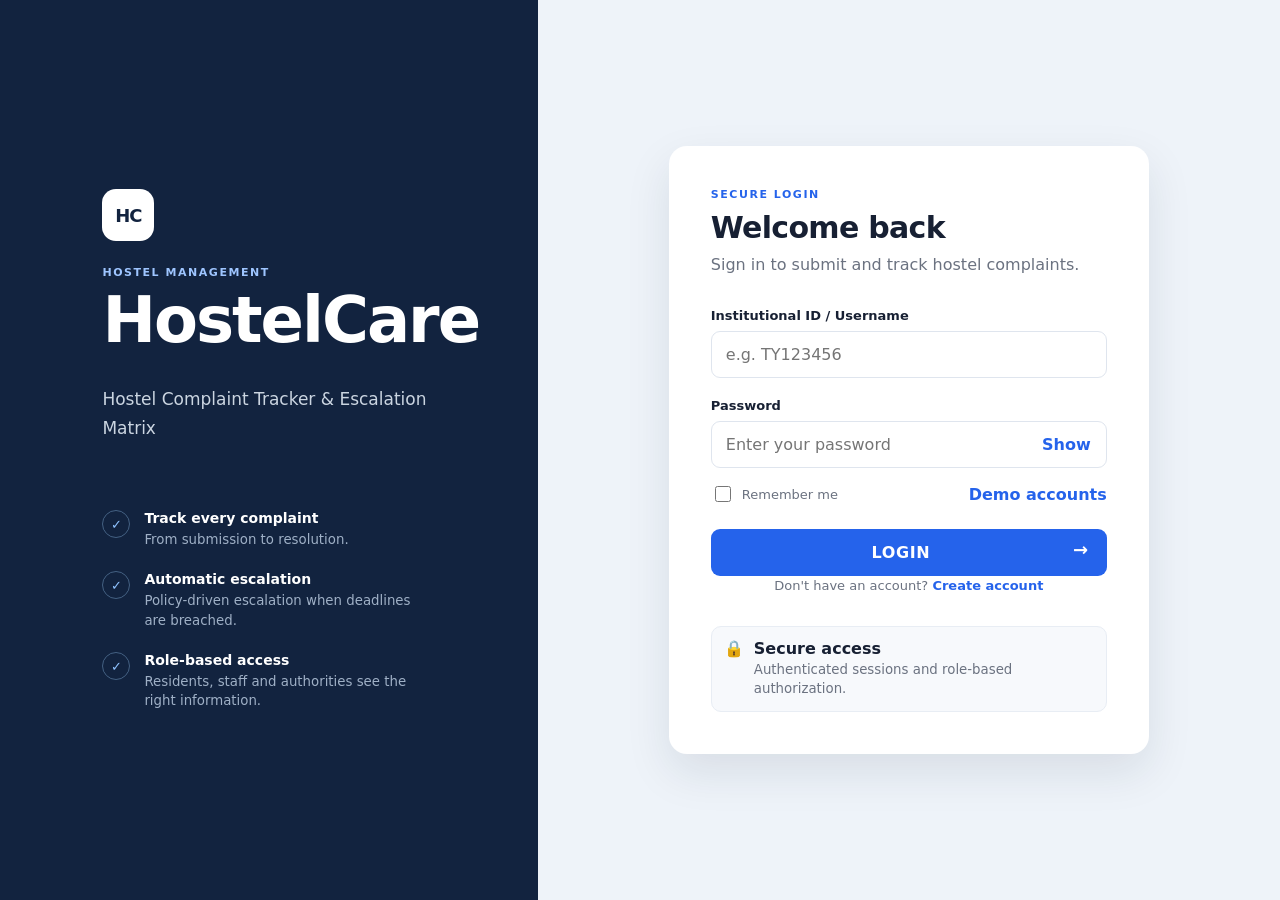
==== index.html @ 791bfedd "Add files via upload" ====
<!DOCTYPE html>
<html lang="en">
<head>
<meta charset="UTF-8">
<meta name="viewport" content="width=device-width, initial-scale=1.0">
<title>HostelCare | Login</title>
<link rel="stylesheet" href="styles.css">
</head>
<body class="auth-page">
<main class="auth-shell">
  <section class="brand-panel">
    <div class="brand-mark">HC</div>
    <p class="eyebrow">HOSTEL MANAGEMENT</p>
    <h1>HostelCare</h1>
    <p class="brand-copy">Hostel Complaint Tracker &amp; Escalation Matrix</p>
    <div class="feature-list">
      <div><span>✓</span><div><strong>Track every complaint</strong><small>From submission to resolution.</small></div></div>
      <div><span>✓</span><div><strong>Automatic escalation</strong><small>Policy-driven escalation when deadlines are breached.</small></div></div>
      <div><span>✓</span><div><strong>Role-based access</strong><small>Residents, staff and authorities see the right information.</small></div></div>
    </div>
  </section>
  <section class="auth-card-wrap">
    <form class="auth-card" id="loginForm">
      <div class="mobile-brand"><div class="brand-mark">HC</div><strong>HostelCare</strong></div>
      <p class="eyebrow">SECURE LOGIN</p>
      <h2>Welcome back</h2>
      <p class="muted">Sign in to submit and track hostel complaints.</p>
      <label for="loginId">Institutional ID / Username</label>
      <input id="loginId" name="loginId" type="text" placeholder="e.g. TY123456" autocomplete="username" required>
      <div class="field-error" id="loginIdError"></div>
      <label for="loginPassword">Password</label>
      <div class="password-field">
        <input id="loginPassword" name="password" type="password" placeholder="Enter your password" autocomplete="current-password" required>
        <button type="button" class="password-toggle" data-target="loginPassword" aria-label="Show password">Show</button>
      </div>
      <div class="field-error" id="loginPasswordError"></div>
      <div class="form-row">
        <label class="check-label"><input type="checkbox" id="remember"> <span>Remember me</span></label>
        <a href="#" class="text-link" id="demoLink">Demo accounts</a>
      </div>
      <button class="primary-btn" type="submit">LOGIN <span>→</span></button>
      <p class="center muted">Don't have an account? <a class="text-link" href="signup.html">Create account</a></p>
      <div class="security-note"><span>🔒</span><div><strong>Secure access</strong><small>Authenticated sessions and role-based authorization.</small></div></div>
    </form>
  </section>
</main>
<script src="js/api.js"></script>
<script src="js/ui.js"></script>
<script>
document.addEventListener("DOMContentLoaded", () => {
  const existing = HC.getSession();
  if (existing) window.location.href = HCUI.dashboardFor(existing.role);

  document.querySelectorAll(".password-toggle").forEach(btn => {
    btn.addEventListener("click", () => {
      const input = document.getElementById(btn.dataset.target);
      const isText = input.type === "text";
      input.type = isText ? "password" : "text";
      btn.textContent = isText ? "Show" : "Hide";
    });
  });

  document.getElementById("loginForm").addEventListener("submit", (e) => {
    e.preventDefault();
    const id = document.getElementById("loginId").value.trim();
    const pw = document.getElementById("loginPassword").value;
    document.getElementById("loginIdError").textContent = id ? "" : "Please enter your institutional ID.";
    document.getElementById("loginPasswordError").textContent = pw ? "" : "Please enter your password.";
    if (!id || !pw) return;
    const result = HC.AUTH_LOGIN(id, pw);
    if (!result.ok) {
      document.getElementById("loginPasswordError").textContent = result.message;
      return;
    }
    window.location.href = HCUI.dashboardFor(result.session.role);
  });

  document.getElementById("demoLink").addEventListener("click", (e) => {
    e.preventDefault();
    HCUI.openModal("Demo accounts", `
      <p class="small-muted" style="margin-bottom:12px">Every account uses these seeded credentials. Click a row's ID to autofill it.</p>
      <table class="hc-table"><thead><tr><th>Role</th><th>Institutional ID</th><th>Password</th></tr></thead><tbody>
        <tr data-id="TY123456"><td>Resident (Block B)</td><td>TY123456</td><td>resident123</td></tr>
        <tr data-id="ST200001"><td>Maintenance Staff</td><td>ST200001</td><td>staff123</td></tr>
        <tr data-id="WD300002"><td>Warden (Block B)</td><td>WD300002</td><td>warden123</td></tr>
        <tr data-id="WD400001"><td>Assistant / Deputy Warden</td><td>WD400001</td><td>warden123</td></tr>
        <tr data-id="WD500001"><td>Chief Warden</td><td>WD500001</td><td>warden123</td></tr>
        <tr data-id="WD600001"><td>Dean of Student Welfare</td><td>WD600001</td><td>warden123</td></tr>
        <tr data-id="WD700001"><td>Director / Principal</td><td>WD700001</td><td>warden123</td></tr>
        <tr data-id="AD900001"><td>Administrator</td><td>AD900001</td><td>admin123</td></tr>
      </tbody></table>
    `);
    document.querySelectorAll("#hcModal tbody tr").forEach(row => {
      row.style.cursor = "pointer";
      row.addEventListener("click", () => {
        document.getElementById("loginId").value = row.dataset.id;
        document.getElementById("loginPassword").value = row.cells[2].textContent;
        HCUI.closeModalGeneric();
      });
    });
  });
});
</script>
</body>
</html>
---- styles.css ----
:root{--navy:#12233f;--blue:#2563eb;--blue-dark:#1d4ed8;--blue-soft:#eff6ff;--green:#16a34a;--orange:#ea8a16;--red:#dc2626;--text:#172033;--muted:#6b7280;--border:#dfe5ee;--bg:#f5f7fb;--white:#fff;--shadow:0 18px 45px rgba(18,35,63,.1);--radius:14px}*{box-sizing:border-box}body{margin:0;font-family:Inter,ui-sans-serif,system-ui,-apple-system,BlinkMacSystemFont,"Segoe UI",sans-serif;color:var(--text);background:var(--bg)}button,input,select,textarea{font:inherit}button,a{-webkit-tap-highlight-color:transparent}a{color:inherit}.auth-page{min-height:100vh;background:#eef3f9}.auth-shell{min-height:100vh;display:grid;grid-template-columns:42% 58%}.brand-panel{background:var(--navy);color:#fff;padding:clamp(45px,8vw,110px);display:flex;flex-direction:column;justify-content:center}.brand-mark{width:52px;height:52px;border-radius:14px;background:#fff;color:var(--navy);display:grid;place-items:center;font-weight:900;letter-spacing:-1px;font-size:18px;margin-bottom:25px}.brand-mark.small{width:38px;height:38px;border-radius:10px;margin:0;font-size:13px}.eyebrow{margin:0 0 9px;color:var(--blue);font-size:11px;font-weight:800;letter-spacing:.14em}.brand-panel .eyebrow{color:#9ec5ff}.brand-panel h1{font-size:clamp(40px,5vw,64px);line-height:1;margin:0 0 16px;letter-spacing:-2px}.brand-copy{max-width:410px;color:#cbd5e1;line-height:1.7;font-size:17px}.feature-list{margin-top:50px;display:grid;gap:22px;max-width:440px}.feature-list>div{display:flex;gap:14px}.feature-list>div>span{width:28px;height:28px;border:1px solid #446183;border-radius:50%;display:grid;place-items:center;color:#8fc2ff;font-size:13px;flex:0 0 auto}.feature-list strong,.feature-list small{display:block}.feature-list strong{font-size:14px;margin-bottom:4px}.feature-list small{color:#9fb0c6;line-height:1.45}.auth-card-wrap{display:grid;place-items:center;padding:35px}.auth-card{background:#fff;width:min(480px,100%);padding:42px;border-radius:18px;box-shadow:var(--shadow)}.auth-card h2,.signup-content h1,.heading-row h1{margin:0 0 8px;letter-spacing:-.7px}.auth-card h2{font-size:30px}.muted{color:var(--muted);line-height:1.55}.auth-card>.muted{margin:0 0 30px}label{display:block;font-weight:700;font-size:13px;margin:20px 0 8px}label span,label small{color:var(--muted);font-weight:500}input,select,textarea{width:100%;border:1px solid var(--border);border-radius:9px;padding:13px 14px;outline:0;color:var(--text);background:#fff;transition:.2s}input:focus,select:focus,textarea:focus{border-color:#7aa9f9;box-shadow:0 0 0 3px #dbeafe}textarea{resize:vertical;min-height:130px}.password-field{position:relative}.password-field input{padding-right:68px}.password-toggle{position:absolute;right:7px;top:7px;height:calc(100% - 14px);border:0;background:0;color:var(--blue);font-weight:700;cursor:pointer;padding:0 9px}.form-row{display:flex;justify-content:space-between;align-items:center;gap:12px;margin:15px 0 24px}.check-label{margin:0;display:flex;align-items:center;gap:8px;font-weight:500}.check-label input{width:16px;height:16px}.text-link{color:var(--blue);text-decoration:none;font-weight:700}.text-link:hover{text-decoration:underline}.primary-btn{border:0;background:var(--blue);color:#fff;border-radius:9px;padding:14px 18px;width:100%;font-weight:800;letter-spacing:.04em;cursor:pointer;transition:.2s}.primary-btn:hover{background:var(--blue-dark);transform:translateY(-1px)}.primary-btn span{float:right;font-size:18px;line-height:13px}.center{text-align:center;font-size:13px}.security-note,.submission-note,.auto-note{display:flex;gap:10px;align-items:flex-start;background:#f7f9fc;border:1px solid #e8edf4;border-radius:10px;padding:12px;margin-top:24px}.security-note strong,.security-note small,.auto-note strong,.auto-note small{display:block}.security-note small,.auto-note small{color:var(--muted);margin-top:3px;line-height:1.4}.mobile-brand{display:none;align-items:center;gap:10px;margin-bottom:28px}.mobile-brand .brand-mark{margin:0;background:var(--navy);color:#fff}.signup-shell{min-height:100vh}.simple-header{height:72px;background:#fff;border-bottom:1px solid var(--border);padding:0 6vw;display:flex;align-items:center;justify-content:space-between}.back-link{text-decoration:none;color:var(--muted);font-size:14px;font-weight:700}.header-brand{display:flex;gap:10px;align-items:center;font-weight:800}.signup-content{width:min(960px,calc(100% - 40px));margin:55px auto 80px}.page-heading{margin-bottom:28px}.page-heading h1{font-size:38px}.form-card{background:#fff;border:1px solid var(--border);border-radius:var(--radius);box-shadow:0 8px 28px rgba(18,35,63,.05);padding:30px}.section-title{display:flex;gap:14px;align-items:flex-start;margin-bottom:24px}.section-title>span{color:var(--blue);background:var(--blue-soft);border-radius:8px;padding:7px 9px;font-weight:900;font-size:12px}.section-title h2{font-size:18px;margin:0 0 3px}.section-title p{margin:0;color:var(--muted);font-size:13px}.separated{border-top:1px solid var(--border);padding-top:28px;margin-top:32px}.grid-2{display:grid;grid-template-columns:1fr 1fr;gap:0 18px}.field label{margin-top:0}.hint{color:var(--muted);display:block;margin-top:6px}.password-meter{height:4px;background:#e9edf3;border-radius:10px;margin-top:8px;overflow:hidden}.password-meter i{display:block;width:0;height:100%;transition:.25s}.terms{margin:25px 0 15px;line-height:1.45;align-items:flex-start}.notice{background:#eff6ff;border:1px solid #cfe2ff;border-radius:10px;padding:13px;display:grid;gap:4px;margin:18px 0 22px}.notice strong{font-size:13px;color:#1e40af}.notice span{font-size:12px;color:#47617f;line-height:1.45}.wide{margin-top:4px}.field-error{color:var(--red);font-size:12px;margin-top:5px;min-height:0}.app-page{background:#f4f7fb}.topbar{height:72px;background:#fff;border-bottom:1px solid var(--border);padding:0 4vw;display:flex;justify-content:space-between;align-items:center}.app-brand{display:flex;gap:10px;align-items:center;text-decoration:none}.app-brand>span:last-child{display:grid;gap:2px}.app-brand small{color:var(--muted);font-size:10px}.user-area{display:flex;align-items:center;gap:10px}.notification-btn{background:0;border:0;position:relative;cursor:pointer;font-size:17px;margin-right:8px}.notification-btn i{position:absolute;width:6px;height:6px;border-radius:50%;background:var(--red);right:1px;top:0}.user-avatar{width:35px;height:35px;border-radius:50%;background:var(--blue-soft);color:var(--blue);display:grid;place-items:center;font-weight:800;font-size:11px}.user-meta{display:grid;gap:2px;min-width:65px}.user-meta strong{font-size:12px}.user-meta small{color:var(--muted);font-size:10px}.logout-btn{border:1px solid var(--border);background:#fff;border-radius:8px;padding:8px 11px;cursor:pointer;color:var(--muted);font-weight:700}.app-main{width:min(1180px,calc(100% - 40px));margin:32px auto 70px}.breadcrumb{color:var(--muted);font-size:12px;margin-bottom:25px}.breadcrumb span{padding:0 7px}.heading-row{display:flex;justify-content:space-between;align-items:flex-end;gap:25px;margin-bottom:25px}.heading-row h1{font-size:34px}.request-chip{border:1px solid #cce8d6;background:#f0fdf4;color:#166534;border-radius:20px;padding:9px 13px;font-size:11px;font-weight:800;white-space:nowrap}.request-chip span{margin-right:5px}.complaint-layout{display:grid;grid-template-columns:minmax(0,1.6fr) minmax(300px,.75fr);gap:22px;align-items:start}.complaint-card{padding:30px}.severity-grid{display:grid;grid-template-columns:repeat(4,1fr);gap:9px}.severity-card{border:1px solid var(--border);background:#fff;border-radius:10px;padding:13px 10px;text-align:left;cursor:pointer;min-height:95px;transition:.2s}.severity-card b,.severity-card span,.severity-card strong{display:block}.severity-card b{font-size:11px}.severity-card span{font-size:10px;color:var(--muted);margin:5px 0 11px}.severity-card strong{font-size:11px}.severity-card:hover{border-color:#8db5fa}.severity-card.selected{border:2px solid var(--blue);background:var(--blue-soft);padding:12px 9px}.label-row{display:flex;justify-content:space-between;align-items:center}.label-row label{margin-bottom:8px}.label-row small{color:var(--muted);font-size:11px}.upload-box{border:1px dashed #b9c6d7;border-radius:10px;min-height:80px;padding:16px;display:flex;align-items:center;gap:12px;cursor:pointer;background:#fafcff}.upload-box input{display:none}.upload-box>span:nth-child(2){display:grid;gap:4px}.upload-box strong{font-size:12px}.upload-box small{color:var(--muted);font-weight:500}.upload-icon{font-size:20px}.file-name{font-size:12px;color:var(--green);margin-top:6px}.submission-note{margin-bottom:22px}.submission-note p{margin:0;font-size:11px;line-height:1.45;color:var(--muted)}.submission-note strong{color:var(--text)}.side-column{display:grid;gap:18px}.policy-card{background:var(--navy);color:#fff;border-radius:var(--radius);padding:24px;box-shadow:var(--shadow)}.side-title{display:flex;justify-content:space-between;align-items:flex-start}.side-title h2{margin:0;font-size:21px}.side-title .eyebrow{color:#8fbaff}.status-dot{width:9px;height:9px;border-radius:50%;background:#4ade80;margin-top:7px;box-shadow:0 0 0 5px rgba(74,222,128,.1)}.policy-stats{display:grid;grid-template-columns:1fr 1fr;gap:10px;margin:22px 0}.policy-stats div{background:#1d3354;border-radius:9px;padding:12px}.policy-stats span,.policy-stats strong{display:block}.policy-stats span{color:#a9bad0;font-size:10px;margin-bottom:4px}.policy-stats strong{font-size:14px}.escalation-title{color:#a9bad0;font-size:10px;text-transform:uppercase;letter-spacing:.12em;font-weight:800;margin-bottom:13px}.timeline{position:relative;padding-left:27px}.timeline:before{content:"";position:absolute;left:7px;top:8px;bottom:8px;width:1px;background:#405876}.timeline-item{position:relative;padding-bottom:17px}.timeline-item:last-child{padding-bottom:0}.timeline-item:before{content:"";position:absolute;left:-24px;top:2px;width:8px;height:8px;border-radius:50%;background:#8fbaff;border:3px solid var(--navy);box-shadow:0 0 0 1px #8fbaff}.timeline-item strong,.timeline-item small{display:block}.timeline-item strong{font-size:12px}.timeline-item small{color:#9fb0c6;font-size:10px;margin-top:3px}.auto-note{background:#1d3354;border:0;margin-top:20px}.auto-note small{color:#a9bad0}.info-card{background:#fff;border:1px solid var(--border);border-radius:var(--radius);padding:22px}.info-card h3{font-size:15px;margin:0 0 18px}.info-card ol{padding:0;margin:0;list-style:none;display:grid;gap:15px}.info-card li{display:flex;gap:10px}.info-card li>span{width:24px;height:24px;flex:0 0 auto;border-radius:50%;background:var(--blue-soft);color:var(--blue);display:grid;place-items:center;font-size:10px;font-weight:800}.info-card strong,.info-card small{display:block}.info-card strong{font-size:11px}.info-card small{color:var(--muted);font-size:10px;margin-top:3px;line-height:1.4}.modal-backdrop{position:fixed;inset:0;background:rgba(10,20,35,.55);display:none;place-items:center;padding:20px;z-index:20}.modal-backdrop.open{display:grid}.success-modal{width:min(430px,100%);background:#fff;border-radius:18px;padding:35px;text-align:center;position:relative;box-shadow:0 30px 80px rgba(0,0,0,.25)}.modal-close{position:absolute;right:15px;top:12px;border:0;background:0;font-size:25px;color:var(--muted);cursor:pointer}.success-icon{width:60px;height:60px;border-radius:50%;background:#dcfce7;color:var(--green);display:grid;place-items:center;font-size:30px;font-weight:800;margin:0 auto 18px}.success-modal h2{margin:0 0 8px;font-size:27px}.complaint-id{background:#f7f9fc;border:1px solid var(--border);border-radius:10px;padding:12px;margin:20px 0 10px}.complaint-id small,.complaint-id strong{display:block}.complaint-id small{color:var(--muted);font-size:10px}.complaint-id strong{font-size:19px;letter-spacing:.04em;margin-top:4px}.success-status{display:inline-block;color:#166534;background:#f0fdf4;border:1px solid #cce8d6;border-radius:20px;padding:7px 11px;font-size:11px;font-weight:800}.small-muted{color:var(--muted);font-size:11px;line-height:1.5}@media (max-width:900px){.auth-shell{grid-template-columns:1fr}.brand-panel{display:none}.mobile-brand{display:flex}.auth-card{padding:30px}.complaint-layout{grid-template-columns:1fr}}@media (max-width:640px){.auth-card-wrap{padding:18px}.grid-2{grid-template-columns:1fr;gap:0}.signup-content{width:min(100% - 24px,960px);margin-top:30px}.simple-header{padding:0 16px}.header-brand{display:none}.form-card{padding:20px}.page-heading h1,.heading-row h1{font-size:29px}.severity-grid{grid-template-columns:1fr 1fr}.topbar{padding:0 14px}.user-meta,.logout-btn{display:none}.app-main{width:min(100% - 24px,1180px);margin-top:22px}.heading-row{align-items:flex-start;flex-direction:column}.request-chip{align-self:flex-start}}

/* ===== Dashboard additions ===== */
.dash-stats{display:grid;grid-template-columns:repeat(4,1fr);gap:14px;margin-bottom:26px}
.stat-card{background:#fff;border:1px solid var(--border);border-radius:var(--radius);padding:18px 20px}
.stat-card span{display:block;color:var(--muted);font-size:11px;font-weight:700;margin-bottom:8px}
.stat-card strong{font-size:26px;letter-spacing:-.5px}
.stat-card.accent{background:var(--navy);color:#fff;border:0}
.stat-card.accent span{color:#9ec5ff}

.toolbar{display:flex;gap:10px;flex-wrap:wrap;align-items:center;justify-content:space-between;margin-bottom:16px}
.toolbar .filters{display:flex;gap:8px;flex-wrap:wrap}
.toolbar select,.toolbar input[type=text]{padding:9px 11px;border:1px solid var(--border);border-radius:8px;font-size:13px;background:#fff}
.toolbar input[type=text]{min-width:220px}

.table-card{background:#fff;border:1px solid var(--border);border-radius:var(--radius);overflow:hidden}
table.hc-table{width:100%;border-collapse:collapse;font-size:13px}
table.hc-table thead th{text-align:left;background:#f7f9fc;color:var(--muted);font-size:11px;text-transform:uppercase;letter-spacing:.06em;padding:12px 16px;border-bottom:1px solid var(--border)}
table.hc-table td{padding:13px 16px;border-bottom:1px solid #eef1f6;vertical-align:middle}
table.hc-table tbody tr:last-child td{border-bottom:0}
table.hc-table tbody tr{cursor:pointer;transition:.15s}
table.hc-table tbody tr:hover{background:#f7fafd}
.empty-row td{text-align:center;color:var(--muted);padding:40px 16px;cursor:default}
.empty-row td:hover{background:none}

.badge{display:inline-block;padding:4px 10px;border-radius:20px;font-size:11px;font-weight:800;letter-spacing:.02em}
.badge-open{background:#eff6ff;color:#1d4ed8}
.badge-progress{background:#fff7e6;color:#b45309}
.badge-escalated{background:#fef2f2;color:#b91c1c}
.badge-resolved{background:#f0fdf4;color:#166534}
.badge-muted{background:#f1f3f6;color:#6b7280}
.sev-tag{font-size:10px;font-weight:800;padding:3px 8px;border-radius:6px;letter-spacing:.05em}
.sev-low{background:#eff6ff;color:#1d4ed8}
.sev-medium{background:#fff7e6;color:#b45309}
.sev-high{background:#ffece8;color:#c2410c}
.sev-critical{background:#fef2f2;color:#b91c1c}

.notification-btn i{position:absolute;width:6px;height:6px;border-radius:50%;background:var(--red);right:1px;top:0}
.notif-row{padding:11px 0;border-bottom:1px solid #eef1f6;display:flex;justify-content:space-between;gap:14px}
.notif-row:last-child{border-bottom:0}
.notif-row strong{font-size:13px;font-weight:600}
.notif-row small{color:var(--muted);white-space:nowrap}

.generic-modal{text-align:left;width:min(520px,100%)}
.generic-modal h2{font-size:19px;margin:0 0 14px}
.modal-body{max-height:60vh;overflow-y:auto}

#toastHost{position:fixed;bottom:22px;right:22px;display:grid;gap:10px;z-index:60}
.toast{background:var(--navy);color:#fff;padding:12px 16px;border-radius:10px;font-size:13px;box-shadow:var(--shadow);opacity:0;transform:translateY(8px);transition:.25s;max-width:340px}
.toast.show{opacity:1;transform:translateY(0)}
.toast.error{background:#b91c1c}
.toast.success{background:#166534}

.detail-grid{display:grid;grid-template-columns:minmax(0,1.6fr) minmax(300px,.85fr);gap:22px;align-items:start}
.detail-card{background:#fff;border:1px solid var(--border);border-radius:var(--radius);padding:26px;margin-bottom:18px}
.detail-card h3{margin:0 0 14px;font-size:16px}
.kv-grid{display:grid;grid-template-columns:1fr 1fr;gap:14px 22px;margin-bottom:6px}
.kv-grid div span{display:block;color:var(--muted);font-size:11px;font-weight:700;margin-bottom:4px}
.kv-grid div strong{font-size:14px}
.desc-block{background:#f7f9fc;border-radius:10px;padding:16px;line-height:1.6;font-size:14px;margin-top:6px}
.action-row{display:flex;gap:10px;flex-wrap:wrap;margin-top:18px}
.btn{border:1px solid var(--border);background:#fff;border-radius:9px;padding:10px 16px;font-weight:700;font-size:13px;cursor:pointer;transition:.15s}
.btn:hover{border-color:#8db5fa}
.btn.primary{background:var(--blue);color:#fff;border-color:var(--blue)}
.btn.primary:hover{background:var(--blue-dark)}
.btn.danger{background:#fff;color:var(--red);border-color:#f3c9c9}
.btn.danger:hover{background:#fef2f2}
.btn.success{background:var(--green);color:#fff;border-color:var(--green)}
.btn:disabled{opacity:.5;cursor:not-allowed}
.btn-row-form{display:flex;gap:8px;margin-top:10px}
.btn-row-form textarea,.btn-row-form input{flex:1}
.inline-form textarea{width:100%;min-height:80px;margin-bottom:8px}

.esc-timeline{display:grid;gap:0}
.esc-item{position:relative;padding:0 0 18px 24px;border-left:2px solid var(--border)}
.esc-item:last-child{padding-bottom:0}
.esc-item:before{content:"";position:absolute;left:-6px;top:2px;width:10px;height:10px;border-radius:50%;background:var(--blue);border:2px solid #fff;box-shadow:0 0 0 1px var(--blue)}
.esc-item.ack:before{background:var(--green);box-shadow:0 0 0 1px var(--green)}
.esc-item strong{display:block;font-size:13px}
.esc-item small{color:var(--muted);display:block;margin-top:2px;font-size:11px}

.policy-mini{display:grid;grid-template-columns:1fr 1fr;gap:10px;margin-bottom:16px}
.policy-mini div{background:#f7f9fc;border-radius:9px;padding:12px}
.policy-mini span{display:block;color:var(--muted);font-size:10px;font-weight:700;margin-bottom:4px}
.policy-mini strong{font-size:14px}
.policy-mini strong.overdue{color:var(--red)}

.matrix-table{width:100%;border-collapse:collapse;font-size:12px}
.matrix-table th,.matrix-table td{border:1px solid var(--border);padding:9px 11px;text-align:left}
.matrix-table th{background:#f7f9fc}

.toggle-row{display:flex;align-items:center;gap:10px;background:#fff;border:1px solid var(--border);border-radius:10px;padding:14px 16px;margin-bottom:18px}
.switch{position:relative;width:42px;height:24px;flex:0 0 auto}
.switch input{opacity:0;width:0;height:0}
.slider-toggle{position:absolute;inset:0;background:#cbd5e1;border-radius:20px;cursor:pointer;transition:.2s}
.slider-toggle:before{content:"";position:absolute;width:18px;height:18px;left:3px;top:3px;background:#fff;border-radius:50%;transition:.2s}
.switch input:checked + .slider-toggle{background:var(--blue)}
.switch input:checked + .slider-toggle:before{transform:translateX(18px)}

.tab-row{display:flex;gap:6px;margin-bottom:18px;border-bottom:1px solid var(--border)}
.tab-btn{border:0;background:0;padding:11px 4px;margin-right:22px;font-weight:700;color:var(--muted);cursor:pointer;border-bottom:2px solid transparent;font-size:13.5px}
.tab-btn.active{color:var(--blue);border-color:var(--blue)}

.empty-state{text-align:center;padding:60px 20px;color:var(--muted)}
.empty-state h3{color:var(--text);margin-bottom:6px}

.field-error.visible{min-height:auto}
.small-muted{color:var(--muted);font-size:12px}
@media (max-width:900px){.dash-stats{grid-template-columns:1fr 1fr}.detail-grid{grid-template-columns:1fr}.kv-grid{grid-template-columns:1fr}}
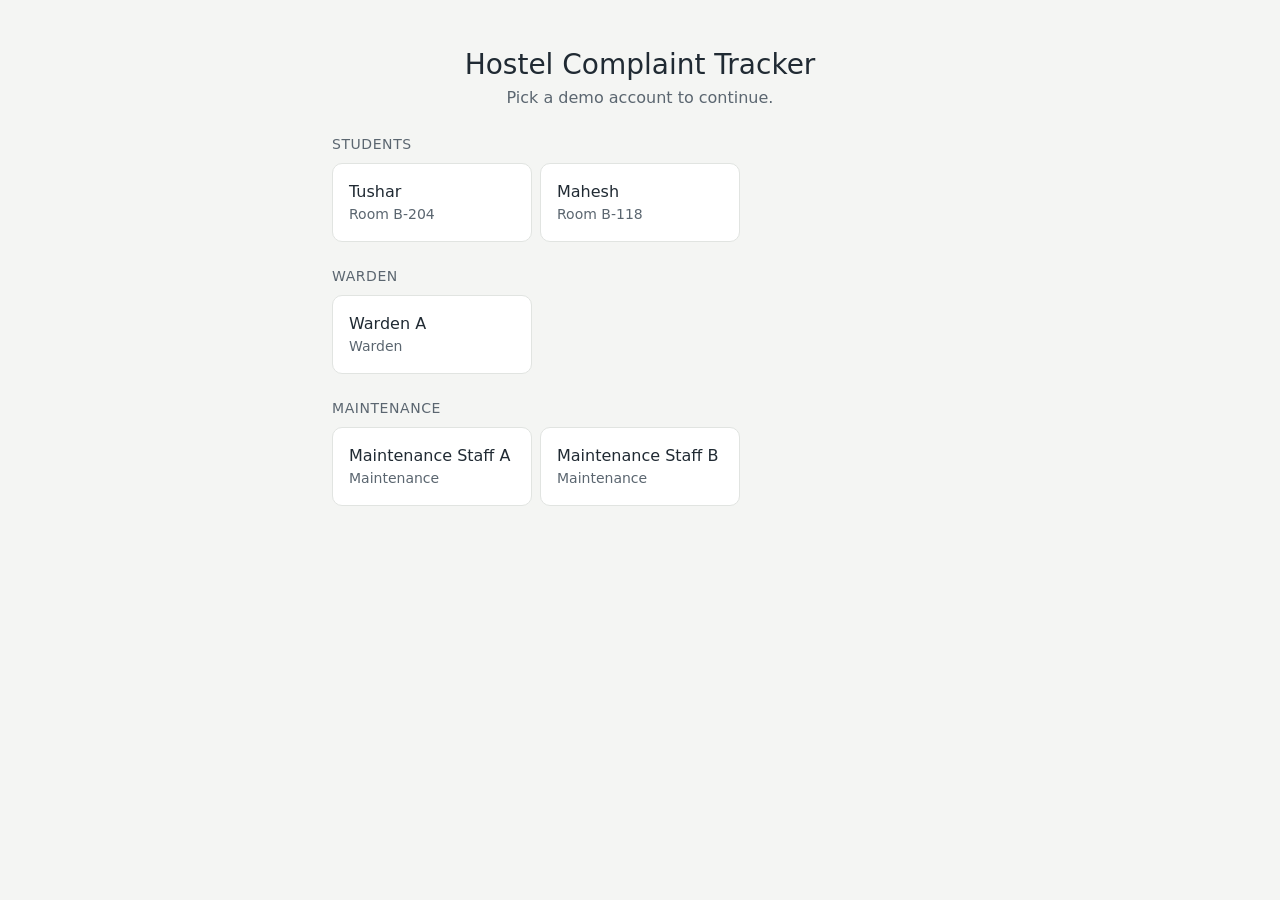
==== commit 6fe577f4: "Frontend implementation with localStorage + Core Workflow" ====
--- a/index.html
+++ b/index.html
@@ -1,105 +1,33 @@
 <!DOCTYPE html>
 <html lang="en">
 <head>
-<meta charset="UTF-8">
-<meta name="viewport" content="width=device-width, initial-scale=1.0">
-<title>HostelCare | Login</title>
-<link rel="stylesheet" href="styles.css">
+  <meta charset="UTF-8">
+  <meta name="viewport" content="width=device-width, initial-scale=1">
+  <title>Hostel Complaint Tracker</title>
+
+  <!-- Bootstrap -->
+  <link
+    href="https://cdn.jsdelivr.net/npm/bootstrap@5.3.3/dist/css/bootstrap.min.css"
+    rel="stylesheet"
+  >
+
+  <!-- Shared project styles -->
+  <link rel="stylesheet" href="css/style.css">
 </head>
-<body class="auth-page">
-<main class="auth-shell">
-  <section class="brand-panel">
-    <div class="brand-mark">HC</div>
-    <p class="eyebrow">HOSTEL MANAGEMENT</p>
-    <h1>HostelCare</h1>
-    <p class="brand-copy">Hostel Complaint Tracker &amp; Escalation Matrix</p>
-    <div class="feature-list">
-      <div><span>✓</span><div><strong>Track every complaint</strong><small>From submission to resolution.</small></div></div>
-      <div><span>✓</span><div><strong>Automatic escalation</strong><small>Policy-driven escalation when deadlines are breached.</small></div></div>
-      <div><span>✓</span><div><strong>Role-based access</strong><small>Residents, staff and authorities see the right information.</small></div></div>
-    </div>
-  </section>
-  <section class="auth-card-wrap">
-    <form class="auth-card" id="loginForm">
-      <div class="mobile-brand"><div class="brand-mark">HC</div><strong>HostelCare</strong></div>
-      <p class="eyebrow">SECURE LOGIN</p>
-      <h2>Welcome back</h2>
-      <p class="muted">Sign in to submit and track hostel complaints.</p>
-      <label for="loginId">Institutional ID / Username</label>
-      <input id="loginId" name="loginId" type="text" placeholder="e.g. TY123456" autocomplete="username" required>
-      <div class="field-error" id="loginIdError"></div>
-      <label for="loginPassword">Password</label>
-      <div class="password-field">
-        <input id="loginPassword" name="password" type="password" placeholder="Enter your password" autocomplete="current-password" required>
-        <button type="button" class="password-toggle" data-target="loginPassword" aria-label="Show password">Show</button>
-      </div>
-      <div class="field-error" id="loginPasswordError"></div>
-      <div class="form-row">
-        <label class="check-label"><input type="checkbox" id="remember"> <span>Remember me</span></label>
-        <a href="#" class="text-link" id="demoLink">Demo accounts</a>
-      </div>
-      <button class="primary-btn" type="submit">LOGIN <span>→</span></button>
-      <p class="center muted">Don't have an account? <a class="text-link" href="signup.html">Create account</a></p>
-      <div class="security-note"><span>🔒</span><div><strong>Secure access</strong><small>Authenticated sessions and role-based authorization.</small></div></div>
-    </form>
-  </section>
-</main>
-<script src="js/api.js"></script>
-<script src="js/ui.js"></script>
-<script>
-document.addEventListener("DOMContentLoaded", () => {
-  const existing = HC.getSession();
-  if (existing) window.location.href = HCUI.dashboardFor(existing.role);
 
-  document.querySelectorAll(".password-toggle").forEach(btn => {
-    btn.addEventListener("click", () => {
-      const input = document.getElementById(btn.dataset.target);
-      const isText = input.type === "text";
-      input.type = isText ? "password" : "text";
-      btn.textContent = isText ? "Show" : "Hide";
-    });
-  });
+<body>
+  <main id="app"></main>
 
-  document.getElementById("loginForm").addEventListener("submit", (e) => {
-    e.preventDefault();
-    const id = document.getElementById("loginId").value.trim();
-    const pw = document.getElementById("loginPassword").value;
-    document.getElementById("loginIdError").textContent = id ? "" : "Please enter your institutional ID.";
-    document.getElementById("loginPasswordError").textContent = pw ? "" : "Please enter your password.";
-    if (!id || !pw) return;
-    const result = HC.AUTH_LOGIN(id, pw);
-    if (!result.ok) {
-      document.getElementById("loginPasswordError").textContent = result.message;
-      return;
-    }
-    window.location.href = HCUI.dashboardFor(result.session.role);
-  });
+  <!-- Bootstrap JS -->
+  <script
+    src="https://cdn.jsdelivr.net/npm/bootstrap@5.3.3/dist/js/bootstrap.bundle.min.js"
+  ></script>
 
-  document.getElementById("demoLink").addEventListener("click", (e) => {
-    e.preventDefault();
-    HCUI.openModal("Demo accounts", `
-      <p class="small-muted" style="margin-bottom:12px">Every account uses these seeded credentials. Click a row's ID to autofill it.</p>
-      <table class="hc-table"><thead><tr><th>Role</th><th>Institutional ID</th><th>Password</th></tr></thead><tbody>
-        <tr data-id="TY123456"><td>Resident (Block B)</td><td>TY123456</td><td>resident123</td></tr>
-        <tr data-id="ST200001"><td>Maintenance Staff</td><td>ST200001</td><td>staff123</td></tr>
-        <tr data-id="WD300002"><td>Warden (Block B)</td><td>WD300002</td><td>warden123</td></tr>
-        <tr data-id="WD400001"><td>Assistant / Deputy Warden</td><td>WD400001</td><td>warden123</td></tr>
-        <tr data-id="WD500001"><td>Chief Warden</td><td>WD500001</td><td>warden123</td></tr>
-        <tr data-id="WD600001"><td>Dean of Student Welfare</td><td>WD600001</td><td>warden123</td></tr>
-        <tr data-id="WD700001"><td>Director / Principal</td><td>WD700001</td><td>warden123</td></tr>
-        <tr data-id="AD900001"><td>Administrator</td><td>AD900001</td><td>admin123</td></tr>
-      </tbody></table>
-    `);
-    document.querySelectorAll("#hcModal tbody tr").forEach(row => {
-      row.style.cursor = "pointer";
-      row.addEventListener("click", () => {
-        document.getElementById("loginId").value = row.dataset.id;
-        document.getElementById("loginPassword").value = row.cells[2].textContent;
-        HCUI.closeModalGeneric();
-      });
-    });
-  });
-});
-</script>
+  <!-- Project data + controllers -->
+  <script src="js/data.js"></script>
+  <script src="js/student.js"></script>
+  <script src="js/warden.js"></script>
+  <script src="js/maintenance.js"></script>
+  <script src="js/app.js"></script>
 </body>
 </html>
--- a/css/style.css
+++ b/css/style.css
@@ -0,0 +1,138 @@
+:root {
+  --navy: #1F3A5F;
+  --navy-dark: #16293F;
+  --teal: #2D6E63;
+  --bg: #F4F5F3;
+  --card: #FFFFFF;
+  --ink: #202A33;
+  --ink-soft: #5B6670;
+  --line: #E1E4E1;
+
+  --priority-high: #C0392B;
+  --priority-high-bg: #FBEAE8;
+  --priority-moderate: #B8710A;
+  --priority-moderate-bg: #FBF0DE;
+  --priority-low: #2F7D4F;
+  --priority-low-bg: #E8F3EC;
+  --priority-undetermined: #5B6670;
+  --priority-undetermined-bg: #ECEDEB;
+
+  --status-pending: #6B7280;
+  --status-assigned: #1F3A5F;
+  --status-review: #B8710A;
+  --status-resolved: #2F7D4F;
+}
+
+body {
+  background: var(--bg);
+  color: var(--ink);
+  font-family: "Inter", system-ui, -apple-system, sans-serif;
+}
+
+.hct-topbar {
+  background: var(--navy);
+  color: #fff;
+}
+
+.hct-topbar .brand {
+  font-weight: 600;
+  letter-spacing: 0.01em;
+}
+
+.hct-topbar .role-tag {
+  font-size: 0.8rem;
+  color: #C9D5E3;
+}
+
+.hct-card {
+  background: var(--card);
+  border: 1px solid var(--line);
+  border-radius: 10px;
+}
+
+.hct-account-card {
+  cursor: pointer;
+  transition: border-color 0.15s ease, transform 0.1s ease;
+}
+
+.hct-account-card:hover {
+  border-color: var(--navy);
+  transform: translateY(-1px);
+}
+
+.badge-priority {
+  font-weight: 500;
+  font-size: 0.75rem;
+  padding: 0.3em 0.65em;
+  border-radius: 999px;
+}
+.badge-priority.p-high { color: var(--priority-high); background: var(--priority-high-bg); }
+.badge-priority.p-moderate { color: var(--priority-moderate); background: var(--priority-moderate-bg); }
+.badge-priority.p-low { color: var(--priority-low); background: var(--priority-low-bg); }
+.badge-priority.p-undetermined { color: var(--priority-undetermined); background: var(--priority-undetermined-bg); }
+
+.badge-status {
+  font-weight: 500;
+  font-size: 0.75rem;
+  padding: 0.3em 0.65em;
+  border-radius: 6px;
+  color: #fff;
+}
+.badge-status.st-pending { background: var(--status-pending); }
+.badge-status.st-assigned { background: var(--status-assigned); }
+.badge-status.st-review { background: var(--status-review); }
+.badge-status.st-resolved { background: var(--status-resolved); }
+
+.complaint-row {
+  border: 1px solid var(--line);
+  border-radius: 10px;
+  background: var(--card);
+}
+
+.complaint-row .title {
+  font-weight: 500;
+}
+
+.complaint-row .meta {
+  color: var(--ink-soft);
+  font-size: 0.85rem;
+}
+
+.btn-navy {
+  background: var(--navy);
+  border-color: var(--navy);
+  color: #fff;
+}
+.btn-navy:hover {
+  background: var(--navy-dark);
+  border-color: var(--navy-dark);
+  color: #fff;
+}
+
+.btn-teal {
+  background: var(--teal);
+  border-color: var(--teal);
+  color: #fff;
+}
+.btn-teal:hover {
+  filter: brightness(0.92);
+  color: #fff;
+}
+
+.empty-state {
+  color: var(--ink-soft);
+  text-align: center;
+  padding: 2.5rem 1rem;
+}
+
+.nav-pills .nav-link.active {
+  background: var(--navy);
+}
+
+.history-item {
+  font-size: 0.85rem;
+  color: var(--ink-soft);
+  border-left: 2px solid var(--line);
+  padding-left: 0.75rem;
+  margin-bottom: 0.5rem;
+}
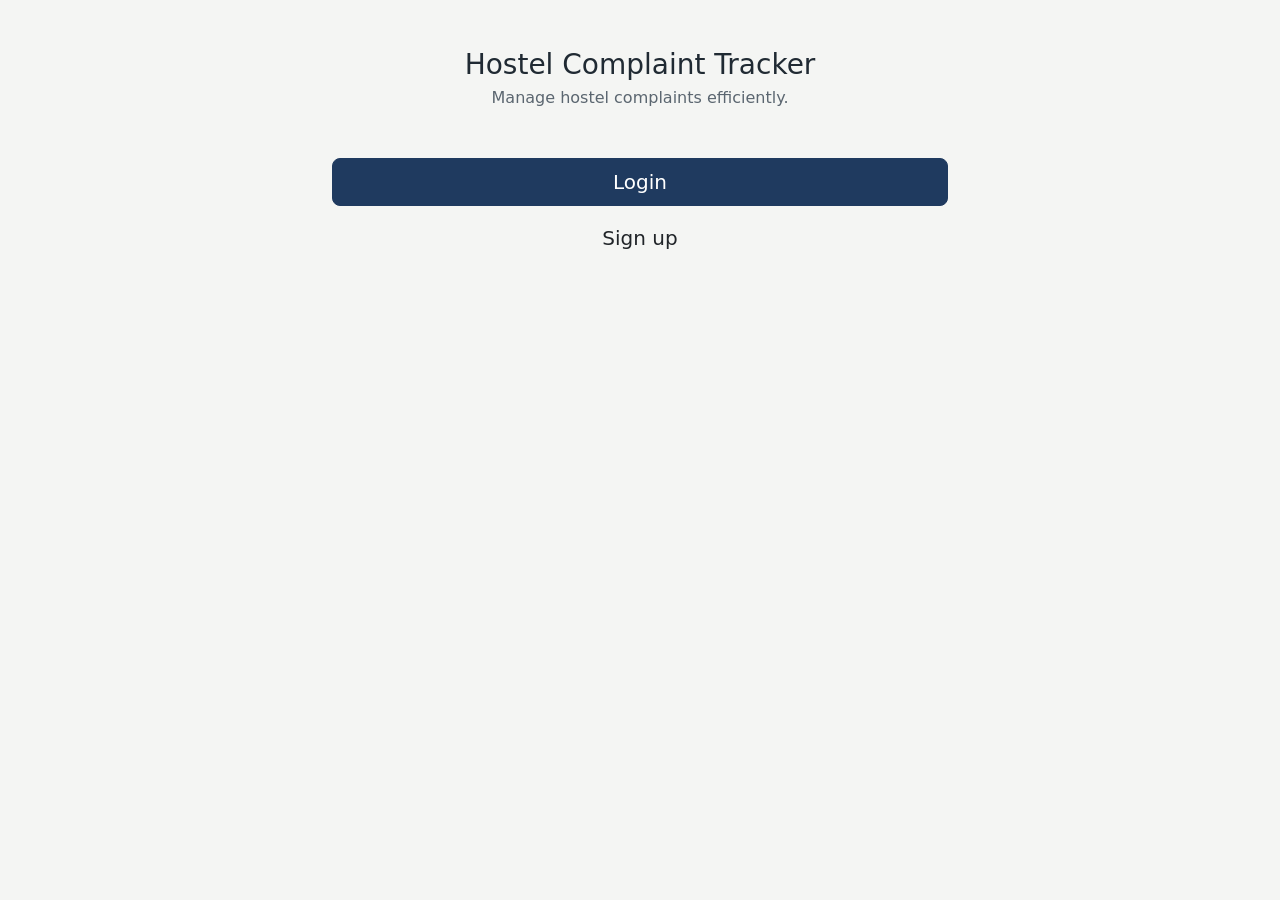
==== commit 9cac1f1a: "Bug fix: localStorage allows passwordless logins" ====
--- a/index.html
+++ b/index.html
@@ -28,6 +28,7 @@
   <script src="js/student.js"></script>
   <script src="js/warden.js"></script>
   <script src="js/maintenance.js"></script>
+  <script src="js/admin.js"></script>
   <script src="js/app.js"></script>
 </body>
 </html>
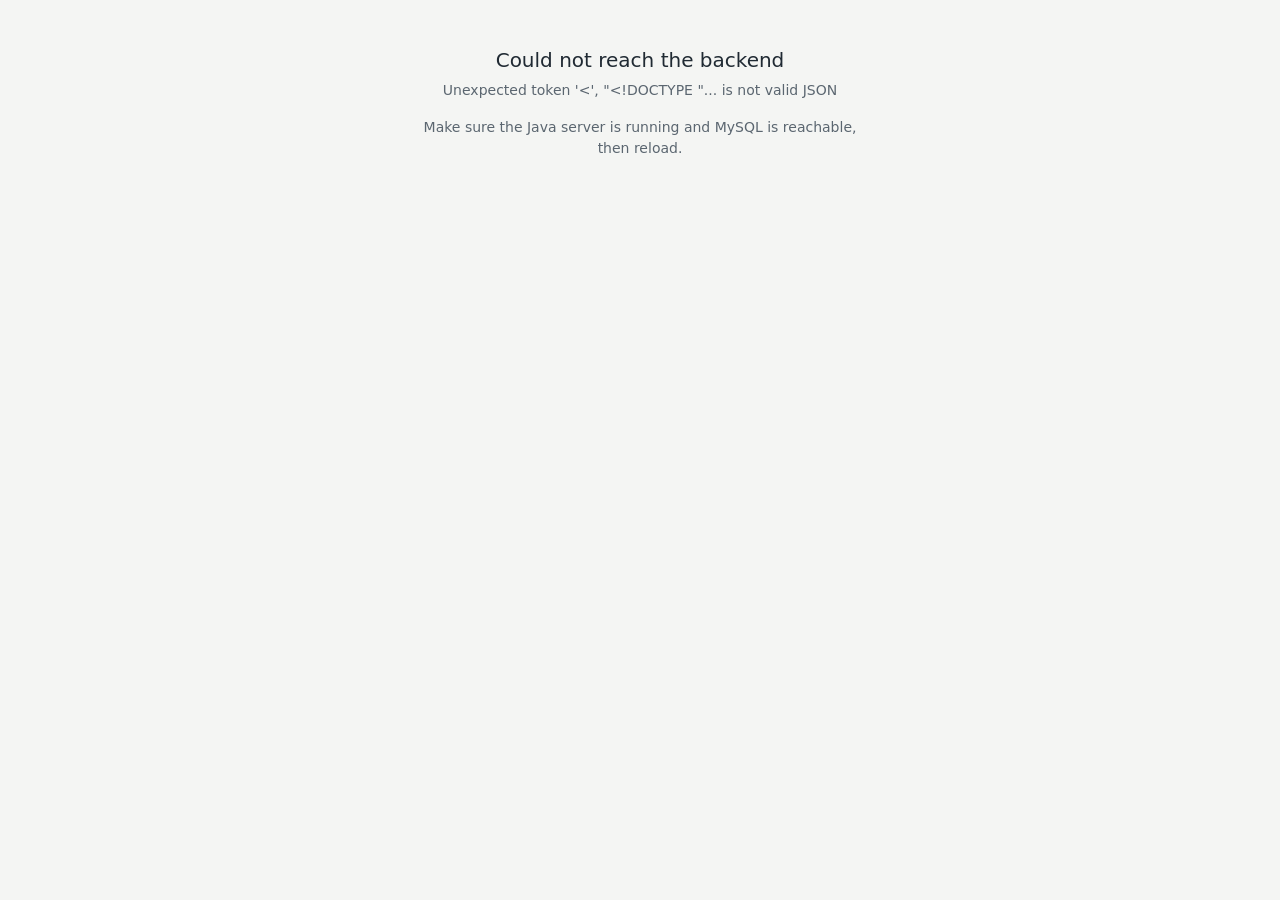
==== commit 0e8bc053: "wired frontend and backend using java intermediate layer" ====
--- a/index.html
+++ b/index.html
@@ -24,6 +24,7 @@
   ></script>
 
   <!-- Project data + controllers -->
+  <script src="js/api.js"></script>
   <script src="js/data.js"></script>
   <script src="js/student.js"></script>
   <script src="js/warden.js"></script>
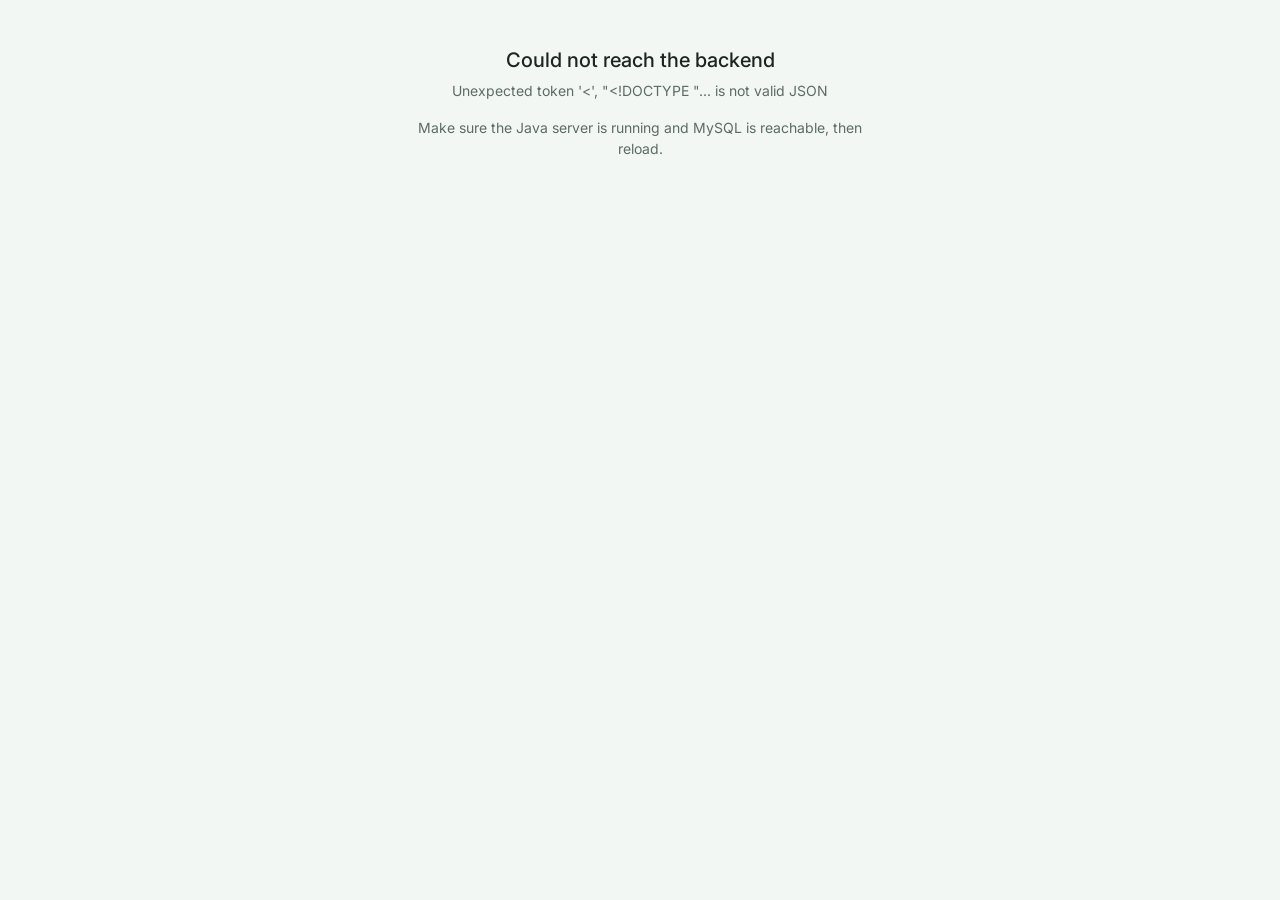
==== commit 9103aab8: "Updated UI" ====
--- a/index.html
+++ b/index.html
@@ -4,6 +4,10 @@
   <meta charset="UTF-8">
   <meta name="viewport" content="width=device-width, initial-scale=1">
   <title>Hostel Complaint Tracker</title>
+
+  <!-- Inter -->
+  <link rel="preconnect" href="https://fonts.googleapis.com">
+  <link href="https://fonts.googleapis.com/css2?family=Inter:wght@400;500;600;700&display=swap" rel="stylesheet">
 
   <!-- Bootstrap -->
   <link
@@ -28,6 +32,8 @@
   <script src="js/data.js"></script>
   <script src="js/student.js"></script>
   <script src="js/warden.js"></script>
+  <script src="js/authority.js"></script>
+  <script src="js/principal.js"></script>
   <script src="js/maintenance.js"></script>
   <script src="js/admin.js"></script>
   <script src="js/app.js"></script>
--- a/css/style.css
+++ b/css/style.css
@@ -1,26 +1,40 @@
 :root {
-  --navy: #1F3A5F;
-  --navy-dark: #16293F;
-  --teal: #2D6E63;
-  --bg: #F4F5F3;
+  /* Brand — green */
+  --navy: #1B5E3F;        /* primary (was navy blue, now deep forest green) */
+  --navy-dark: #123D29;
+  --teal: #2F8F63;        /* secondary accent green */
+  --sage: #4C9A73;
+  --mint: #E3F1E9;
+  --mint-deep: #CDE7DA;
+
+  --bg: #F3F7F4;
   --card: #FFFFFF;
-  --ink: #202A33;
-  --ink-soft: #5B6670;
-  --line: #E1E4E1;
+  --ink: #1C2621;
+  --ink-soft: #5B6D63;
+  --line: #DCE6E0;
 
   --priority-high: #C0392B;
-  --priority-high-bg: #FBEAE8;
-  --priority-moderate: #B8710A;
-  --priority-moderate-bg: #FBF0DE;
-  --priority-low: #2F7D4F;
-  --priority-low-bg: #E8F3EC;
-  --priority-undetermined: #5B6670;
-  --priority-undetermined-bg: #ECEDEB;
+
+  --severity-critical: #A6231E;
+  --severity-critical-bg: #FBE5E4;
+  --severity-high: #C0392B;
+  --severity-high-bg: #FBEAE8;
+  --severity-medium: #B8710A;
+  --severity-medium-bg: #FBF0DE;
+  --severity-low: #1F7A4D;
+  --severity-low-bg: #E6F4EC;
 
   --status-pending: #6B7280;
-  --status-assigned: #1F3A5F;
+  --status-assigned: #1B5E3F;
   --status-review: #B8710A;
-  --status-resolved: #2F7D4F;
+  --status-resolved: #1F7A4D;
+
+  --esc-1: #B8710A;
+  --esc-1-bg: #FBF0DE;
+  --esc-2: #C0392B;
+  --esc-2-bg: #FBEAE8;
+  --esc-3: #A6231E;
+  --esc-3-bg: #F6D9D7;
 }
 
 body {
@@ -29,47 +43,114 @@
   font-family: "Inter", system-ui, -apple-system, sans-serif;
 }
 
+/* ---------- Hero header (topbar) ---------- */
+
 .hct-topbar {
-  background: var(--navy);
-  color: #fff;
+  background: linear-gradient(135deg, var(--navy) 0%, var(--teal) 100%);
+  color: #fff;
+  border-radius: 0 0 26px 26px;
+  position: relative;
+  overflow: hidden;
+  box-shadow: 0 8px 24px rgba(18, 61, 41, 0.18);
+}
+
+.hct-topbar::after {
+  content: "";
+  position: absolute;
+  top: -60px;
+  right: -60px;
+  width: 180px;
+  height: 180px;
+  border-radius: 50%;
+  background: rgba(255, 255, 255, 0.07);
+  pointer-events: none;
 }
 
 .hct-topbar .brand {
+  font-weight: 700;
+  font-size: 1.15rem;
+  letter-spacing: 0.01em;
+}
+
+.hct-topbar .role-tag {
+  font-size: 0.82rem;
+  color: #D9ECE1;
+  margin-top: 0.15rem;
+}
+
+.hct-topbar .topbar-right {
+  display: flex;
+  align-items: center;
+  gap: 0.75rem;
+}
+
+.hct-avatar {
+  width: 42px;
+  height: 42px;
+  border-radius: 50%;
+  background: rgba(255, 255, 255, 0.18);
+  border: 1.5px solid rgba(255, 255, 255, 0.35);
+  display: flex;
+  align-items: center;
+  justify-content: center;
   font-weight: 600;
-  letter-spacing: 0.01em;
-}
-
-.hct-topbar .role-tag {
-  font-size: 0.8rem;
-  color: #C9D5E3;
-}
+  font-size: 0.9rem;
+  color: #fff;
+  flex-shrink: 0;
+}
+
+.hct-topbar .btn-outline-light {
+  border-color: rgba(255, 255, 255, 0.55);
+}
+
+/* ---------- Cards / surfaces ---------- */
 
 .hct-card {
   background: var(--card);
   border: 1px solid var(--line);
-  border-radius: 10px;
+  border-radius: 14px;
 }
 
 .hct-account-card {
   cursor: pointer;
-  transition: border-color 0.15s ease, transform 0.1s ease;
+  transition: border-color 0.15s ease, transform 0.1s ease, box-shadow 0.15s ease;
+  display: flex;
+  align-items: center;
+  gap: 0.7rem;
 }
 
 .hct-account-card:hover {
-  border-color: var(--navy);
-  transform: translateY(-1px);
-}
-
-.badge-priority {
+  border-color: var(--teal);
+  transform: translateY(-2px);
+  box-shadow: 0 6px 16px rgba(27, 94, 63, 0.1);
+}
+
+.hct-account-card .mini-avatar {
+  width: 34px;
+  height: 34px;
+  min-width: 34px;
+  border-radius: 10px;
+  background: var(--mint);
+  color: var(--navy);
+  display: flex;
+  align-items: center;
+  justify-content: center;
+  font-weight: 700;
+  font-size: 0.8rem;
+}
+
+/* ---------- Badges ---------- */
+
+.badge-severity {
   font-weight: 500;
   font-size: 0.75rem;
   padding: 0.3em 0.65em;
   border-radius: 999px;
 }
-.badge-priority.p-high { color: var(--priority-high); background: var(--priority-high-bg); }
-.badge-priority.p-moderate { color: var(--priority-moderate); background: var(--priority-moderate-bg); }
-.badge-priority.p-low { color: var(--priority-low); background: var(--priority-low-bg); }
-.badge-priority.p-undetermined { color: var(--priority-undetermined); background: var(--priority-undetermined-bg); }
+.badge-severity.sv-critical { color: var(--severity-critical); background: var(--severity-critical-bg); }
+.badge-severity.sv-high { color: var(--severity-high); background: var(--severity-high-bg); }
+.badge-severity.sv-medium { color: var(--severity-medium); background: var(--severity-medium-bg); }
+.badge-severity.sv-low { color: var(--severity-low); background: var(--severity-low-bg); }
 
 .badge-status {
   font-weight: 500;
@@ -83,10 +164,55 @@
 .badge-status.st-review { background: var(--status-review); }
 .badge-status.st-resolved { background: var(--status-resolved); }
 
+.badge-escalation {
+  font-weight: 500;
+  font-size: 0.72rem;
+  padding: 0.28em 0.6em;
+  border-radius: 6px;
+  display: inline-block;
+}
+.badge-escalation.esc-none { color: var(--ink-soft); background: var(--bg); border: 1px dashed var(--line); }
+.badge-escalation.esc-1 { color: var(--esc-1); background: var(--esc-1-bg); }
+.badge-escalation.esc-2 { color: var(--esc-2); background: var(--esc-2-bg); }
+.badge-escalation.esc-3 { color: var(--esc-3); background: var(--esc-3-bg); font-weight: 700; }
+
+/* ---------- Stat cards ---------- */
+
+.stat-card {
+  text-align: left;
+  border-radius: 14px;
+  transition: transform 0.12s ease, box-shadow 0.12s ease;
+}
+.stat-card:hover {
+  transform: translateY(-2px);
+  box-shadow: 0 6px 16px rgba(27, 94, 63, 0.08);
+}
+.stat-card .stat-value {
+  font-size: 1.6rem;
+  font-weight: 700;
+  color: var(--ink);
+  line-height: 1.2;
+}
+.stat-card .stat-label {
+  font-size: 0.8rem;
+  color: var(--ink-soft);
+  margin-top: 0.15rem;
+}
+.stat-card.stat-success .stat-value { color: var(--status-resolved); }
+.stat-card.stat-warn .stat-value { color: var(--esc-1); }
+.stat-card.stat-danger .stat-value { color: var(--esc-3); }
+
+/* ---------- Complaint rows ---------- */
+
 .complaint-row {
   border: 1px solid var(--line);
-  border-radius: 10px;
+  border-radius: 14px;
   background: var(--card);
+  transition: transform 0.12s ease, box-shadow 0.12s ease, border-color 0.12s ease;
+}
+.complaint-row:hover {
+  border-color: var(--mint-deep);
+  box-shadow: 0 4px 14px rgba(27, 94, 63, 0.07);
 }
 
 .complaint-row .title {
@@ -97,6 +223,8 @@
   color: var(--ink-soft);
   font-size: 0.85rem;
 }
+
+/* ---------- Buttons ---------- */
 
 .btn-navy {
   background: var(--navy);
@@ -109,6 +237,17 @@
   color: #fff;
 }
 
+.btn-outline-navy {
+  background: transparent;
+  border: 1.5px solid var(--navy);
+  color: var(--navy);
+}
+.btn-outline-navy:hover {
+  background: var(--navy);
+  border-color: var(--navy);
+  color: #fff;
+}
+
 .btn-teal {
   background: var(--teal);
   border-color: var(--teal);
@@ -136,3 +275,104 @@
   padding-left: 0.75rem;
   margin-bottom: 0.5rem;
 }
+
+.complaint-row.esc-final {
+  border-color: var(--esc-3);
+  border-left: 4px solid var(--esc-3);
+  background: linear-gradient(to right, var(--esc-3-bg) 0%, var(--card) 12%);
+}
+
+.principal-alert-banner {
+  border: 1px solid var(--esc-3);
+  background: var(--esc-3-bg);
+  color: var(--esc-3);
+  border-radius: 10px;
+  padding: 0.9rem 1rem;
+  display: flex;
+  justify-content: space-between;
+  align-items: center;
+  gap: 0.75rem;
+  flex-wrap: wrap;
+  margin-bottom: 1rem;
+  font-weight: 500;
+}
+
+/* ---------- Quick-access tiles (welcome / entry screens) ---------- */
+
+.quick-tile {
+  background: var(--card);
+  border: 1px solid var(--line);
+  border-radius: 16px;
+  padding: 1.35rem 1.1rem;
+  cursor: pointer;
+  text-align: left;
+  width: 100%;
+  transition: transform 0.12s ease, box-shadow 0.12s ease, border-color 0.12s ease;
+}
+.quick-tile:hover {
+  transform: translateY(-3px);
+  box-shadow: 0 10px 24px rgba(27, 94, 63, 0.12);
+  border-color: var(--mint-deep);
+}
+.quick-tile-icon {
+  width: 46px;
+  height: 46px;
+  border-radius: 13px;
+  display: flex;
+  align-items: center;
+  justify-content: center;
+  font-size: 1.25rem;
+  margin-bottom: 0.85rem;
+}
+.quick-tile-icon.qt-forest { background: var(--mint); color: var(--navy); }
+.quick-tile-icon.qt-sage { background: #E4F0E9; color: var(--teal); }
+.quick-tile .qt-title {
+  font-weight: 600;
+  color: var(--ink);
+}
+.quick-tile .qt-sub {
+  font-size: 0.82rem;
+  color: var(--ink-soft);
+  margin-top: 0.1rem;
+}
+
+/* ---------- Welcome hero ---------- */
+
+.welcome-hero {
+  background: linear-gradient(135deg, var(--navy) 0%, var(--teal) 100%);
+  color: #fff;
+  border-radius: 0 0 32px 32px;
+  padding: 3.25rem 1.5rem 3rem;
+  position: relative;
+  overflow: hidden;
+}
+.welcome-hero::after {
+  content: "";
+  position: absolute;
+  bottom: -70px;
+  left: -40px;
+  width: 220px;
+  height: 220px;
+  border-radius: 50%;
+  background: rgba(255, 255, 255, 0.06);
+}
+.welcome-hero .eyebrow-mark {
+  width: 52px;
+  height: 52px;
+  border-radius: 14px;
+  background: rgba(255, 255, 255, 0.16);
+  display: flex;
+  align-items: center;
+  justify-content: center;
+  font-size: 1.4rem;
+  margin: 0 auto 1rem;
+}
+.welcome-hero p {
+  color: rgba(255, 255, 255, 0.85);
+}
+
+.section-label {
+  color: var(--ink-soft);
+  font-size: 0.8rem;
+  font-weight: 500;
+}
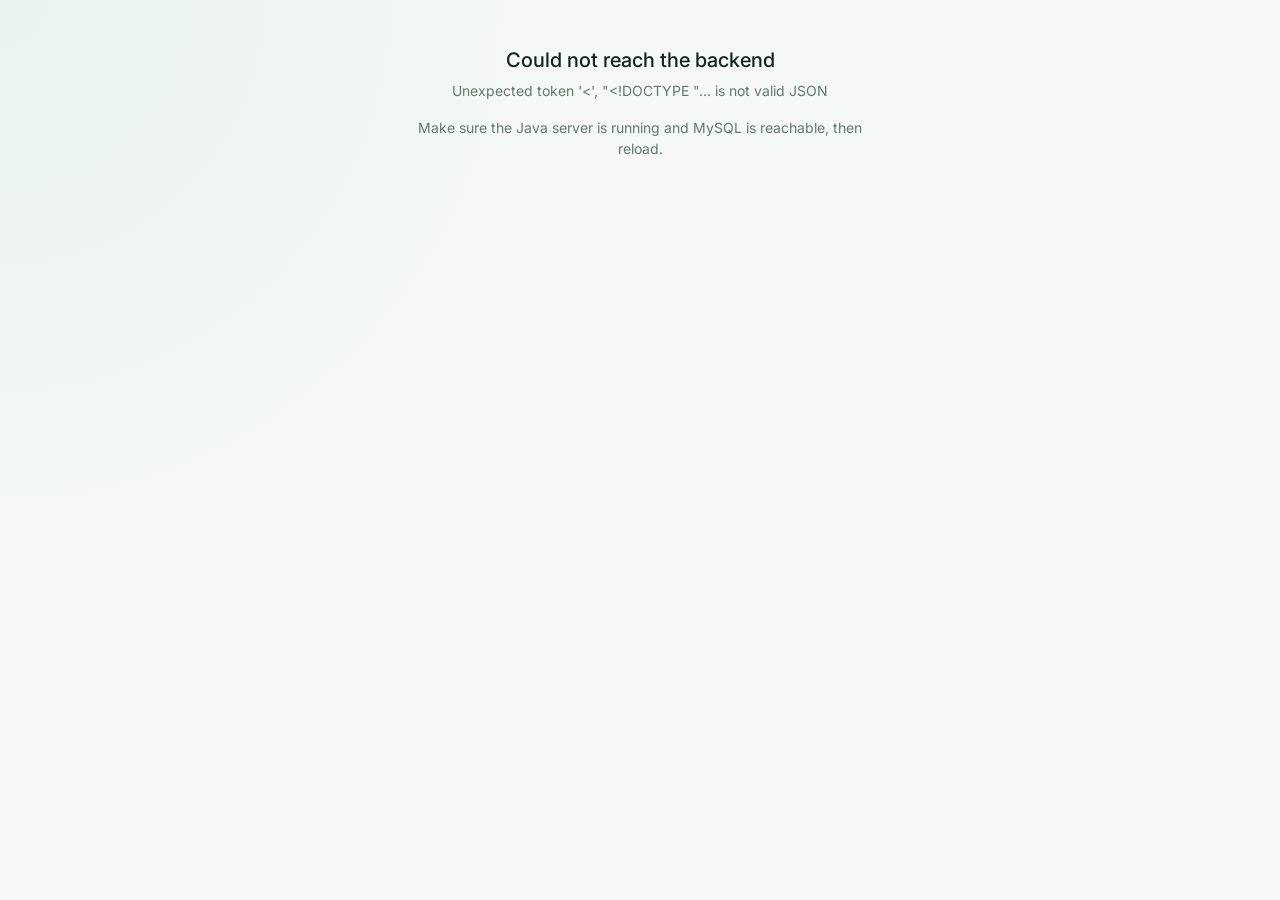
==== commit 366114c5: "UI updatations" ====
--- a/index.html
+++ b/index.html
@@ -3,6 +3,7 @@
 <head>
   <meta charset="UTF-8">
   <meta name="viewport" content="width=device-width, initial-scale=1">
+  <meta name="theme-color" content="#123d2a">
   <title>Hostel Complaint Tracker</title>
 
   <!-- Inter -->
@@ -17,6 +18,17 @@
 
   <!-- Shared project styles -->
   <link rel="stylesheet" href="css/style.css">
+  <script>
+    (() => {
+      try {
+        const saved = localStorage.getItem("hct-theme");
+        const theme = saved === "dark" || saved === "light"
+          ? saved
+          : (window.matchMedia("(prefers-color-scheme: dark)").matches ? "dark" : "light");
+        document.documentElement.setAttribute("data-theme", theme);
+      } catch (_) {}
+    })();
+  </script>
 </head>
 
 <body>
--- a/css/style.css
+++ b/css/style.css
@@ -376,3 +376,527 @@
   font-size: 0.8rem;
   font-weight: 500;
 }
+/* ==========================================================
+   HCT UI v2
+   Visual-only overrides.
+   ========================================================== */
+
+:root {
+  --ui-bg: #f5f8f6;
+  --ui-surface: #ffffff;
+  --ui-soft: #f7faf8;
+  --ui-text: #14231b;
+  --ui-muted: #66766d;
+  --ui-faint: #8b9992;
+  --ui-border: #dce6e0;
+  --ui-border-strong: #c8d6ce;
+  --ui-brand-950: #0b291d;
+  --ui-brand-800: #165238;
+  --ui-brand-700: #1f6b46;
+  --ui-brand-600: #2f8f63;
+  --ui-shadow-xs: 0 1px 2px rgba(16,50,36,.04);
+  --ui-shadow-sm: 0 9px 28px rgba(16,50,36,.08);
+  --ui-shadow-md: 0 18px 44px rgba(16,50,36,.12);
+}
+
+html {
+  color-scheme: light;
+  scroll-behavior: smooth;
+}
+
+html[data-theme="dark"] {
+  color-scheme: dark;
+
+  --bg: #0b1310;
+  --card: #15211c;
+  --ink: #edf5f0;
+  --ink-soft: #a8b8b0;
+  --line: #293932;
+  --mint: #18372a;
+  --mint-deep: #285740;
+
+  --ui-bg: #0b1310;
+  --ui-surface: #15211c;
+  --ui-soft: #1a2822;
+  --ui-text: #edf5f0;
+  --ui-muted: #a8b8b0;
+  --ui-faint: #7f9087;
+  --ui-border: #293932;
+  --ui-border-strong: #395046;
+
+  --severity-critical-bg: #401e1b;
+  --severity-high-bg: #40221f;
+  --severity-medium-bg: #40331e;
+  --severity-low-bg: #193728;
+  --esc-1-bg: #40331e;
+  --esc-2-bg: #40221f;
+  --esc-3-bg: #421d1a;
+}
+
+body {
+  margin: 0;
+  min-height: 100vh;
+  background:
+    radial-gradient(circle at 0 0, rgba(67,168,116,.07), transparent 34%),
+    var(--ui-bg);
+  color: var(--ui-text);
+  -webkit-font-smoothing: antialiased;
+  transition: background-color .18s ease, color .18s ease;
+}
+
+#app {
+  min-height: 100vh;
+}
+
+.form-control,
+.form-select {
+  min-height: 44px;
+  border-radius: 12px;
+  border: 1px solid var(--ui-border);
+  background: var(--ui-surface);
+  color: var(--ui-text);
+  box-shadow: var(--ui-shadow-xs);
+  transition: border-color .18s ease, box-shadow .18s ease, background-color .18s ease;
+}
+
+.form-control:focus,
+.form-select:focus {
+  background: var(--ui-surface);
+  color: var(--ui-text);
+  border-color: var(--ui-brand-600);
+  box-shadow: 0 0 0 .22rem rgba(47,143,99,.13);
+}
+
+.form-label {
+  color: var(--ui-text);
+  font-size: .85rem;
+  font-weight: 650;
+}
+
+.form-text,
+.small,
+.text-muted {
+  color: var(--ui-muted) !important;
+}
+
+.btn {
+  border-radius: 11px;
+  font-weight: 650;
+  transition:
+    transform .18s ease,
+    box-shadow .18s ease,
+    background-color .18s ease,
+    border-color .18s ease,
+    color .18s ease;
+}
+
+.btn:hover {
+  transform: translateY(-1px);
+}
+
+.btn:active {
+  transform: translateY(0);
+}
+
+.btn-navy {
+  background: linear-gradient(180deg, #2f8f63, #1f6b46);
+  border-color: #2f8f63;
+  box-shadow: 0 6px 16px rgba(31,107,70,.18);
+}
+
+.btn-teal {
+  background: linear-gradient(180deg, #43a874, #2f8f63);
+  border-color: #43a874;
+  box-shadow: 0 6px 16px rgba(47,143,99,.16);
+}
+
+.btn-outline-secondary {
+  color: var(--ui-muted);
+  border-color: var(--ui-border-strong);
+}
+
+.btn-outline-secondary:hover {
+  color: var(--ui-text);
+  background: var(--ui-soft);
+  border-color: var(--ui-border-strong);
+}
+
+.btn-link {
+  color: var(--ui-brand-700);
+  font-weight: 650;
+  text-decoration: none;
+}
+
+html[data-theme="dark"] .btn-link {
+  color: #8fd0ac;
+}
+
+.hct-card,
+.complaint-row {
+  background: var(--ui-surface);
+  color: var(--ui-text);
+  border-color: var(--ui-border);
+  box-shadow: var(--ui-shadow-xs);
+}
+
+.hct-card {
+  border-radius: 16px;
+}
+
+.complaint-row {
+  position: relative;
+  overflow: hidden;
+  border-radius: 15px;
+  transition: transform .18s ease, box-shadow .18s ease, border-color .18s ease;
+}
+
+.complaint-row::before {
+  content: "";
+  position: absolute;
+  inset: 0 auto 0 0;
+  width: 3px;
+  background: transparent;
+}
+
+.complaint-row:hover {
+  transform: translateY(-2px);
+  border-color: var(--ui-border-strong);
+  box-shadow: var(--ui-shadow-sm);
+}
+
+.complaint-row:focus-within {
+  border-color: rgba(47,143,99,.7);
+  box-shadow: 0 0 0 .22rem rgba(47,143,99,.10);
+}
+
+.complaint-row .title {
+  color: var(--ui-text);
+  font-weight: 750;
+  letter-spacing: -.02em;
+}
+
+.complaint-row .meta {
+  color: var(--ui-muted);
+  font-size: .78rem;
+}
+
+.empty-state {
+  border: 1px dashed var(--ui-border);
+  background: var(--ui-soft);
+  color: var(--ui-muted);
+  border-radius: 15px;
+  padding: 3rem 1rem;
+}
+
+.hct-topbar {
+  position: relative;
+  overflow: hidden;
+  max-width: 1180px;
+  margin: 0 auto 1.5rem;
+  padding: 1rem 1rem 1.05rem;
+  border: 1px solid rgba(255,255,255,.10);
+  border-top: 0;
+  border-radius: 0 0 26px 26px;
+  background:
+    radial-gradient(circle at 100% -20%, rgba(255,255,255,.14), transparent 30%),
+    linear-gradient(135deg, var(--ui-brand-950), var(--ui-brand-800) 58%, var(--ui-brand-600));
+  box-shadow: 0 16px 34px rgba(11,41,29,.18);
+}
+
+.hct-topbar .brand {
+  font-size: 1rem;
+  font-weight: 750;
+  letter-spacing: -.01em;
+}
+
+.hct-topbar .role-tag {
+  font-size: .75rem;
+  color: rgba(255,255,255,.68);
+}
+
+.hct-topbar .btn-outline-light {
+  background: rgba(255,255,255,.06);
+  border-color: rgba(255,255,255,.30);
+  backdrop-filter: blur(8px);
+}
+
+.hct-topbar .btn-outline-light:hover {
+  background: #fff;
+  color: var(--ui-brand-950);
+  border-color: #fff;
+}
+
+.hct-avatar {
+  width: 44px;
+  height: 44px;
+  border-radius: 14px;
+  display: flex;
+  align-items: center;
+  justify-content: center;
+  background: linear-gradient(145deg, rgba(255,255,255,.24), rgba(255,255,255,.09));
+  border: 1px solid rgba(255,255,255,.26);
+  font-weight: 800;
+  box-shadow: inset 0 1px 0 rgba(255,255,255,.12);
+}
+
+.hct-toolbar {
+  display: flex;
+  align-items: center;
+  gap: .5rem;
+}
+
+.hct-theme-toggle {
+  width: 40px;
+  height: 36px;
+  padding: 0;
+  border: 1px solid rgba(255,255,255,.27);
+  border-radius: 10px;
+  color: #fff;
+  background: rgba(255,255,255,.08);
+  backdrop-filter: blur(8px);
+  cursor: pointer;
+  transition: transform .18s ease, background-color .18s ease;
+}
+
+.hct-theme-toggle:hover {
+  transform: translateY(-1px);
+  background: rgba(255,255,255,.16);
+}
+
+.welcome-hero {
+  position: relative;
+  overflow: hidden;
+  max-width: 1180px;
+  margin: 0 auto;
+  min-height: 330px;
+  display: flex;
+  flex-direction: column;
+  align-items: center;
+  justify-content: center;
+  padding: 4rem 1.5rem;
+  text-align: center;
+  color: #fff;
+  border-radius: 0 0 36px 36px;
+  background:
+    radial-gradient(circle at 12% 18%, rgba(255,255,255,.13), transparent 26%),
+    radial-gradient(circle at 88% 8%, rgba(255,255,255,.10), transparent 24%),
+    linear-gradient(135deg, var(--ui-brand-950), var(--ui-brand-800) 58%, var(--ui-brand-600));
+  box-shadow: 0 22px 44px rgba(11,41,29,.17);
+}
+
+.welcome-hero .eyebrow-mark {
+  width: 58px;
+  height: 58px;
+  display: grid;
+  place-items: center;
+  border-radius: 17px;
+  background: rgba(255,255,255,.13);
+  border: 1px solid rgba(255,255,255,.16);
+  font-size: 1.4rem;
+}
+
+.welcome-hero p {
+  color: rgba(255,255,255,.76);
+}
+
+.quick-tile {
+  width: 100%;
+  min-height: 155px;
+  padding: 1.25rem;
+  text-align: left;
+  color: var(--ui-text);
+  background: var(--ui-surface);
+  border: 1px solid var(--ui-border);
+  border-radius: 18px;
+  box-shadow: var(--ui-shadow-xs);
+  transition: transform .18s ease, box-shadow .18s ease, border-color .18s ease;
+}
+
+.quick-tile:hover {
+  transform: translateY(-4px);
+  border-color: rgba(47,143,99,.55);
+  box-shadow: var(--ui-shadow-md);
+}
+
+.quick-tile-icon {
+  width: 46px;
+  height: 46px;
+  display: grid;
+  place-items: center;
+  border-radius: 14px;
+  font-weight: 800;
+}
+
+.quick-tile-icon.qt-forest {
+  background: #e6f4ec;
+  color: var(--ui-brand-700);
+}
+
+.quick-tile-icon.qt-sage {
+  background: rgba(67,168,116,.12);
+  color: var(--ui-brand-600);
+}
+
+.quick-tile .qt-title {
+  color: var(--ui-text);
+  font-weight: 800;
+}
+
+.quick-tile .qt-sub {
+  color: var(--ui-muted);
+  font-size: .78rem;
+}
+
+.hct-account-card {
+  min-height: 76px;
+}
+
+.hct-account-card .mini-avatar {
+  width: 36px;
+  height: 36px;
+  border-radius: 11px;
+  display: grid;
+  place-items: center;
+  background: #e6f4ec;
+  color: var(--ui-brand-700);
+  font-weight: 800;
+}
+
+html[data-theme="dark"] .hct-account-card .mini-avatar,
+html[data-theme="dark"] .quick-tile-icon.qt-forest {
+  background: #18372a;
+  color: #8fd0ac;
+}
+
+.nav-pills {
+  display: inline-flex;
+  flex-wrap: wrap;
+  gap: .3rem;
+  padding: .28rem;
+  background: var(--ui-soft);
+  border: 1px solid var(--ui-border);
+  border-radius: 13px;
+}
+
+.nav-pills .nav-link {
+  color: var(--ui-muted);
+  border-radius: 10px;
+  padding: .52rem .72rem;
+  font-size: .8rem;
+  font-weight: 750;
+}
+
+.nav-pills .nav-link:hover {
+  color: var(--ui-text);
+  background: rgba(47,143,99,.08);
+}
+
+.nav-pills .nav-link.active {
+  background: var(--ui-brand-700);
+  color: #fff;
+  box-shadow: 0 4px 12px rgba(31,107,70,.18);
+}
+
+.badge-severity,
+.badge-status,
+.badge-escalation {
+  display: inline-flex;
+  align-items: center;
+  justify-content: center;
+  white-space: nowrap;
+  line-height: 1;
+  border-radius: 999px;
+  font-weight: 800;
+}
+
+.badge-severity {
+  min-height: 24px;
+  padding: .35rem .62rem;
+  font-size: .68rem;
+}
+
+.badge-status {
+  min-height: 24px;
+  padding: .35rem .62rem;
+  font-size: .68rem;
+  border-radius: 8px;
+}
+
+.stat-card {
+  height: 100%;
+  min-height: 108px;
+}
+
+.stat-card .stat-value {
+  color: var(--ui-text);
+  font-size: 1.7rem;
+  font-weight: 850;
+  line-height: 1;
+  letter-spacing: -.05em;
+}
+
+.stat-card .stat-label {
+  color: var(--ui-muted);
+}
+
+.complaint-row.esc-final {
+  border-color: rgba(152,43,37,.35);
+  background: linear-gradient(90deg, var(--esc-3-bg), var(--ui-surface) 18%);
+}
+
+.complaint-row.esc-final::before {
+  background: var(--esc-3);
+}
+
+.modal-content,
+.modal-header,
+.modal-footer {
+  background: var(--ui-surface);
+  color: var(--ui-text);
+  border-color: var(--ui-border);
+}
+
+.modal-content {
+  border-radius: 18px;
+  box-shadow: 0 24px 70px rgba(0,0,0,.20);
+}
+
+.border-top,
+.border-bottom {
+  border-color: var(--ui-border) !important;
+}
+
+[style*="color: var(--ink-soft)"] {
+  color: var(--ui-muted) !important;
+}
+
+@media (max-width: 767.98px) {
+  .hct-topbar,
+  .welcome-hero {
+    width: 100%;
+  }
+
+  .nav-pills {
+    width: 100%;
+    overflow-x: auto;
+    flex-wrap: nowrap;
+  }
+
+  .nav-pills .nav-link {
+    flex: 0 0 auto;
+  }
+}
+
+@media (max-width: 575.98px) {
+  .hct-topbar .role-tag {
+    max-width: 180px;
+  }
+
+  .quick-tile {
+    min-height: 140px;
+  }
+
+  .modal-dialog {
+    margin: .65rem;
+  }
+}
